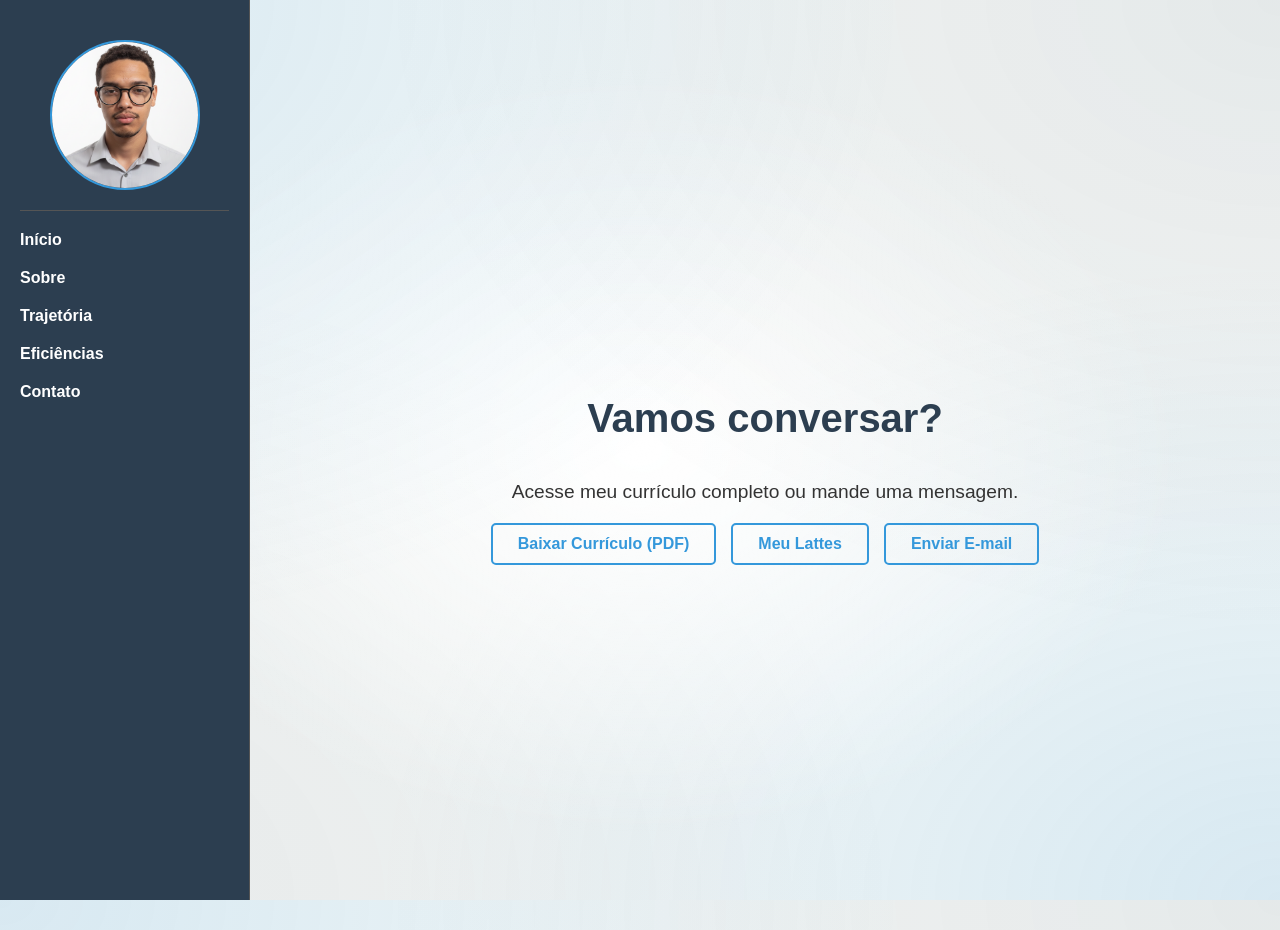
==== contato.html @ f991ef7f "Atualizações 07/07" ====
<!doctype html>
<html lang="pt-BR">
  <head>
    <meta charset="UTF-8" />
    <meta name="viewport" content="width=device-width, initial-scale=1.0" />
    <title>Contato - Meu Portfólio</title>
    <link rel="stylesheet" href="style.css" />
  </head>
  <body>
    <div class="transition-overlay" id="transition-overlay">
      <div class="loader"></div>
    </div>
    <div id="nav-placeholder"></div>

<section id="contato" class="hidden">
      <h2>Vamos conversar?</h2>
      <p>Acesse meu currículo completo ou mande uma mensagem.</p>
      <div class="contact-links">
        <a href="#" class="btn btn-outline">Baixar Currículo (PDF)</a>
        <a href="#" class="btn btn-outline">Meu Lattes</a>
        <a href="mailto:dennis.gon.dias@gmail.com" class="btn btn-outline"
          >Enviar E-mail</a
        >
      </div>
    </section>

    <script src="script.js"></script>
  </body>
</html>
---- style.css ----
/* Configurações Gerais */
:root {
  --primary-color: #2c3e50;
  --accent-color: #3498db;
  --bg-color: #f8f9fa;
  --text-color: #333;
}

* {
  margin: 0;
  padding: 0;
  box-sizing: border-box;
  font-family: "Segoe UI", Tahoma, Geneva, Verdana, sans-serif;
}

body {
  /* Fundo Mesh Gradient: Múltiplos pontos de luz para um 3D atmosférico e moderno */
  background-color: #f4f7f6;
  background-image: 
    radial-gradient(at 0% 0%, rgba(52, 152, 219, 0.15) 0px, transparent 50%), /* Azul Accent Topo Esq */
    radial-gradient(at 100% 0%, rgba(44, 62, 80, 0.08) 0px, transparent 50%), /* Escuro Topo Dir */
    radial-gradient(at 50% 50%, #ffffff 0px, transparent 60%), /* Luz Central Suave */
    radial-gradient(at 0% 100%, rgba(44, 62, 80, 0.08) 0px, transparent 50%), /* Escuro Base Esq */
    radial-gradient(at 100% 100%, rgba(52, 152, 219, 0.15) 0px, transparent 50%); /* Azul Accent Base Dir */
  height: 100vh; /* Fixa a altura na tela */
  overflow: hidden; /* Remove o scroll globalmente */
  color: var(--text-color);
}

/* Navegação Fixa */
nav {
  display: flex;
  flex-direction: column;
  justify-content: flex-start;
  padding: 40px 20px;
  background-color: var(--primary-color);
  color: white;
  position: fixed;
  width: 250px;
  height: 100vh;
  left: 0;
  top: 0;
  z-index: 1000;
  border-right: 1px solid #555;
}

.logo {
  width: 150px;
  height: 150px;
  margin: 0 auto;
  border-radius: 50%;
  border: 2px solid var(--accent-color);
  overflow: hidden; /* Garante que a imagem não saia do círculo */
}

.logo img {
  width: 100%;
  height: 100%;
  object-fit: cover; /* Faz a imagem cobrir todo o espaço sem distorcer */
  display: block;
}

.nav-links {
  list-style: none;
  display: flex;
  flex-direction: column;
  gap: 20px;
  margin-top: 20px;
  padding-top: 20px;
  border-top: 1px solid #555;
}
.nav-links a {
  color: white;
  text-decoration: none;
  font-weight: bold;
  transition: color 0.3s;
}
.nav-links a:hover {
  color: var(--accent-color);
}
nav p {
  margin: 0;
  text-align: center;
  font-size: 0.8rem;
}

/* Seções */
section {
  height: 100vh; /* Garante que a seção ocupe exatamente a tela */
  padding: 50px;
  margin-left: 250px;
  display: flex;
  flex-direction: column;
  justify-content: center;
  align-items: center;
  text-align: center;
}

h1 {
  font-size: 3rem;
  margin-bottom: 10px;
}
h2 {
  font-size: 2.5rem;
  margin-bottom: 40px;
  color: var(--primary-color);
}
p {
  font-size: 1.2rem;
  margin-bottom: 20px;
  max-width: 600px;
}

/* Botões */
.btn {
  padding: 10px 25px;
  background-color: var(--accent-color);
  color: white;
  text-decoration: none;
  border-radius: 5px;
  font-weight: bold;
  transition:
    transform 0.2s,
    background-color 0.2s;
}
.btn:hover {
  background-color: #2980b9;
  transform: scale(1.05);
}
.btn-outline {
  background-color: transparent;
  border: 2px solid var(--accent-color);
  color: var(--accent-color);
}
.btn-outline:hover {
  background-color: var(--accent-color);
  color: white;
}

/* Linha do Tempo (Trajetória) */
.timeline {
  position: relative;
  max-width: 800px;
  margin: 0 auto;
  padding: 20px 0;
  border-left: 4px solid rgba(52, 152, 219, 0.3); /* Linha mais sutil */
}

.timeline-item {
  margin-bottom: 40px;
  position: relative;
  padding-left: 40px; /* Espaço para a linha e o ponto */
  width: 100%;
}

/* O Ponto da Timeline */
.timeline-item::before {
  content: "";
  position: absolute;
  left: -10px; /* Centraliza na linha (linha tem 4px, ponto tem 20px -> -10 + 2 = centro) */
  top: 20px;
  width: 20px;
  height: 20px;
  border-radius: 50%;
  background-color: var(--accent-color);
  border: 4px solid #fff; /* Efeito de anel */
  box-shadow: 0 0 0 2px var(--accent-color); /* Borda externa */
  z-index: 1;
  transition: background-color 0.3s, transform 0.3s;
}

.timeline-item:hover::before {
  background-color: #fff;
  transform: scale(1.2);
}

/* Card da Timeline */
.timeline-content {
  background: white;
  padding: 25px;
  border-radius: 12px;
  box-shadow: 0 4px 15px rgba(0, 0, 0, 0.05);
  border-left: 4px solid transparent; /* Prepara para o hover */
  transition: all 0.3s ease;
  text-align: left;
  position: relative; /* Contexto para o logo */
}

.timeline-content:hover {
  transform: translateX(10px);
  box-shadow: 0 8px 25px rgba(52, 152, 219, 0.15);
  border-left: 4px solid var(--accent-color);
}

.timeline-header {
  display: flex;
  justify-content: space-between;
  align-items: center;
  margin-bottom: 10px;
}

.timeline-header-logo {
  height: 45px; /* Tamanho ideal para o cabeçalho */
  width: auto;
  object-fit: contain;
}

.timeline-content h3 {
  margin: 0;
  font-size: 1.4rem;
  color: var(--primary-color);
}

.timeline-content h4 {
  margin: 5px 0 15px 0;
  font-size: 1.1rem;
  color: #7f8c8d;
  font-weight: 600;
}

/* Tags de Competência */
.tags-container {
  display: flex;
  flex-wrap: wrap;
  gap: 10px;
  margin-top: 15px;
}

.tag {
  font-size: 0.85rem;
  padding: 5px 12px;
  border-radius: 20px;
  font-weight: 600;
}

.tag-blue {
  background-color: rgba(52, 152, 219, 0.1);
  color: var(--accent-color);
}

.tag-gray {
  background-color: #ecf0f1;
  color: #7f8c8d;
}

.tag-outline {
  border: 1px solid var(--accent-color);
  color: var(--accent-color);
  background: transparent;
}

/* Grid de Habilidades */
.skills-grid {
  display: grid;
  grid-template-columns: repeat(auto-fit, minmax(150px, 1fr));
  gap: 20px;
  width: 100%;
  max-width: 800px;
}
.skill-card {
  background: white;
  padding: 20px;
  border-radius: 8px;
  box-shadow: 0 4px 6px rgba(0, 0, 0, 0.1);
  font-weight: bold;
  transition: transform 0.3s;
  cursor: default;
}
.skill-card:hover {
  transform: translateY(-10px);
  color: var(--accent-color);
  border-bottom: 3px solid var(--accent-color);
}

.contact-links {
  display: flex;
  gap: 15px;
  flex-wrap: wrap;
  justify-content: center;
}
footer {
  text-align: center;
  padding: 10px;
  background: var(--primary-color);
  color: white;
  position: fixed; /* Fixa o rodapé em todas as páginas */
  bottom: 0;
  left: 250px;
  right: 0;
  z-index: 100;
}

/* Classes de Animação de Interatividade (Scroll) */
.hidden {
  opacity: 0;
  /* transform: translateY(30px);  Removido para usar animações específicas abaixo */
  transition: all 1s ease-out;
}

/* Animação Padrão (para seções gerais) */
.hidden:not(.timeline-item) {
  transform: translateY(30px);
}

/* Animação Alternada para Timeline (Slide-in Lateral) */
.timeline-item.hidden:nth-child(odd) {
  transform: translateX(-50px); /* Vem da esquerda */
}
.timeline-item.hidden:nth-child(even) {
  transform: translateX(50px); /* Vem da direita */
}

.show {
  opacity: 1;
  transform: translate(0, 0); /* Reseta qualquer transform */
}

/* Camada que cobre a tela inteira */
.transition-overlay {
  position: fixed;
  top: 0;
  left: 0;
  width: 100%;
  height: 100%;
  background: var(
    --primary-color
  ); /* Use uma cor sólida ou gradiente elegante */
  z-index: 10000;
  display: flex;
  justify-content: center;
  align-items: center;
  transition: transform 0.6s cubic-bezier(0.77, 0, 0.175, 1);
  pointer-events: none; /* Permite clicar no que está atrás quando invisível */
}

/* Animação do Spinner (Loader) */
.loader {
  border: 5px solid #f3f3f3; /* Cinza claro */
  border-top: 5px solid var(--accent-color); /* Cor de destaque */
  border-radius: 50%;
  width: 50px;
  height: 50px;
  animation: spin 1s linear infinite;
}

@keyframes spin {
  0% {
    transform: rotate(0deg);
  }
  100% {
    transform: rotate(360deg);
  }
}

/* Estado: Página carregada (A cortina sobe) */
.transition-overlay.loaded {
  transform: translateY(-100%);
}

/* Estado: Saindo da página (A cortina desce) */
.transition-overlay.leaving {
  transform: translateY(0);
}

/* Opcional: Efeito de Fade no conteúdo da página */
body {
  opacity: 0;
  transition: opacity 0.4s ease-in;
}

body.fade-in {
  opacity: 1;
}

/* Carrossel Vertical CSS */
.frase-carrossel {
  font-size: 2.5rem;
  font-weight: 700;
  color: var(--primary-color);
  display: flex;
  align-items: center;
  gap: 10px;
  transition: transform 0.3s ease;
}

.palavras-container {
  height: 1.2em; /* Altura exata de uma linha */
  overflow: hidden;
  display: inline-flex;
  flex-direction: column;
  position: relative;
  color: var(--accent-color); /* Destaque para as palavras */
}

.palavra {
  display: block;
  height: 100%;
  animation: carrossel-vertical 9s cubic-bezier(0.645, 0.045, 0.355, 1) infinite;
  white-space: nowrap;
}

/* Animação que sobe 33.3% para cada palavra (para 3 palavras) */
@keyframes carrossel-vertical {
  0%,
  25% {
    transform: translateY(0);
  } /* Palavra 1 */
  33%,
  58% {
    transform: translateY(-100%);
  } /* Palavra 2 */
  66%,
  91% {
    transform: translateY(-200%);
  } /* Palavra 3 */
  100% {
    transform: translateY(0);
  } /* Volta para a 1 */
}

.frase-carrossel:hover {
  transform: scale(1.1);
}

/* Ícone da Home (Logo Simbólico) */
.home-icon {
  font-size: 5rem;
  color: var(--accent-color);
  margin-bottom: 20px;
  filter: drop-shadow(0 4px 6px rgba(0, 0, 0, 0.1)); /* Sombra suave para destaque */
  transition: transform 0.3s ease;
}

.home-icon:hover {
  transform: scale(1.1);
}

/* Efeito de inflar no Nome Principal */
#home h1 {
  transition: transform 0.3s ease;
  display: inline-block; /* Garante que a animação ocorra a partir do centro do texto */
}

#home h1:hover {
  transform: scale(1.1);
}

/* Cartão Tecnológico (Glassmorphism) */
.tech-card {
  background: rgba(255, 255, 255, 0.85); /* Fundo branco semi-transparente */
  backdrop-filter: blur(12px); /* Desfoca o que passa por trás (efeito vidro) */
  -webkit-backdrop-filter: blur(12px); /* Suporte para Safari */
  padding: 60px 80px;
  border-radius: 20px;
  border: 1px solid rgba(52, 152, 219, 0.3); /* Borda sutil na cor Accent */
  box-shadow: 
    0 8px 32px 0 rgba(44, 62, 80, 0.15), /* Sombra de profundidade */
    0 0 0 1px rgba(255, 255, 255, 0.5) inset; /* Brilho interno */
  display: flex;
  flex-direction: column;
  align-items: center;
  justify-content: center;
  transition: box-shadow 0.3s ease, transform 0.3s ease;
}

.tech-card:hover {
  box-shadow: 
    0 15px 40px 0 rgba(44, 62, 80, 0.2),
    0 0 20px rgba(52, 152, 219, 0.4); /* Glow azul ao passar o mouse */
  transform: translateY(-5px); /* Leve flutuação */
}

/* Estilos para a página Sobre (Grid Layout) */
.about-grid {
  display: grid;
  grid-template-columns: 1.2fr 1fr; /* Coluna da esquerda um pouco maior */
  gap: 60px;
  width: 100%;
  max-width: 1200px;
  align-items: start;
  text-align: left;
}

.sobre-texto {
  text-align: justify;
  background: rgba(255, 255, 255, 0.6); /* Fundo sutil para leitura */
  padding: 30px;
  border-radius: 15px;
  backdrop-filter: blur(5px);
}

.personal-details {
  margin-top: 20px;
  border-top: 2px solid var(--accent-color); /* Linha separadora */
  padding-top: 20px;
}

.personal-details p {
  margin-bottom: 10px;
  display: flex;
  align-items: center;
  gap: 10px;
  font-size: 1.05rem;
}

.email-link {
  color: var(--text-color);
  text-decoration: none;
  transition: color 0.3s ease;
}

.email-link:hover {
  color: var(--accent-color);
}

.sobre-destaques {
  display: flex;
  flex-direction: column; /* Empilha os cards verticalmente */
  gap: 20px;
  width: 100%;
}

.destaque-card {
  background: rgba(255, 255, 255, 0.7);
  border: 1px solid rgba(52, 152, 219, 0.2);
  border-radius: 12px;
  padding: 20px;
  text-align: center;
  transition: transform 0.3s ease, box-shadow 0.3s ease;
  backdrop-filter: blur(5px);
  -webkit-backdrop-filter: blur(5px);
  display: flex;
  flex-direction: column;
  align-items: center;
}

.destaque-card:hover {
  transform: scale(1.1);
  z-index: 10;
  box-shadow: 0 10px 20px rgba(44, 62, 80, 0.15);
  border-color: var(--accent-color);
}

.destaque-card i {
  font-size: 2.5rem;
  color: var(--accent-color);
  margin-bottom: 10px;
}

/* Grid de Projetos (Nova Seção) */
.projects-grid {
  display: grid;
  grid-template-columns: repeat(auto-fit, minmax(280px, 1fr));
  gap: 30px;
  width: 100%;
  max-width: 1000px;
}

.project-card {
  background: white;
  padding: 30px;
  border-radius: 15px;
  box-shadow: 0 5px 15px rgba(0,0,0,0.05);
  transition: transform 0.3s, box-shadow 0.3s;
  border: 1px solid rgba(0,0,0,0.05);
  display: flex;
  flex-direction: column;
  align-items: flex-start;
  text-align: left;
}

.project-card:hover {
  transform: translateY(-8px);
  box-shadow: 0 15px 30px rgba(52, 152, 219, 0.2);
  border-color: var(--accent-color);
}

.project-icon {
  font-size: 2rem;
  color: var(--accent-color);
  margin-bottom: 20px;
}

/* Fundo Animado (Canvas) */
#tech-background {
  position: fixed;
  top: 0;
  left: 0;
  width: 100%;
  height: 100%;
  z-index: -1; /* Fica atrás de tudo */
}

/* Ajuste para telas menores */
@media (max-width: 992px) {
  .about-grid {
    grid-template-columns: 1fr; /* Volta para uma coluna em telas menores */
    gap: 40px;
  }
}

/* Compactar a timeline para caber na altura da tela (100vh) */
#trajetoria {
  height: 100vh;
  padding: 20px 40px;
  justify-content: center; /* Centraliza verticalmente */
  overflow: hidden; /* Remove o scroll */
  align-items: center;
}

.trajectory-grid {
  display: grid;
  grid-template-columns: 1fr 1fr;
  gap: 40px;
  width: 100%;
  max-width: 1400px;
  align-items: start;
  position: relative;
}


.trajectory-grid::before {
  content: "";
  position: absolute;
  top: 0;
  bottom: 0;
  left: 50%;
  width: 2px;
  transform: translateX(-50%);
  background-image: repeating-linear-gradient(
    to bottom,
    rgba(44, 62, 80, 0.35), 
    rgba(44, 62, 80, 0.35) 3px,
    transparent 3px, 
    transparent 9px 
  );
}

.trajectory-column h2 {
  font-size: 1.8rem;
  margin-bottom: 25px;
  text-align: left;
  padding-left: 10px;
  color: var(--primary-color);
}

#trajetoria .timeline-item {
  margin-bottom: 20px;
}

#trajetoria .timeline {
  max-width: none; 
}

#trajetoria .timeline-content {
  padding: 20px;
}

/* Responsividade para telas menores */
@media (max-width: 1100px) {
  .trajectory-grid {
    grid-template-columns: 1fr;
  }
  .trajectory-grid::before {
    display: none;
  }
  #trajetoria {
    height: auto;
    min-height: 100vh;
    overflow-y: auto;
    justify-content: flex-start;
    padding-top: 40px;
  }
}

/* --- PÁGINA DE EFICIÊNCIAS (DASHBOARD STYLE) --- */

.dashboard-header {
  margin-bottom: 40px;
  text-align: center;
}

.mono-text {
  font-family: 'Consolas', 'Monaco', monospace;
  font-size: 0.9rem;
  color: var(--accent-color);
  letter-spacing: 1px;
  opacity: 0.8;
  margin-top: 5px;
}

.dashboard-grid {
  display: grid;
  grid-template-columns: 1fr; /* Padrão Mobile: 1 coluna */
  gap: 25px;
  width: 100%;
  max-width: 1200px;
  align-items: start;
}

.stat-card {
  background: rgba(255, 255, 255, 0.85);
  backdrop-filter: blur(12px);
  border-radius: 12px;
  padding: 25px;
  border: 1px solid rgba(52, 152, 219, 0.15);
  box-shadow: 0 4px 15px rgba(0,0,0,0.03);
  transition: transform 0.3s ease, box-shadow 0.3s ease;
  position: relative;
  overflow: hidden;
}

/* Efeito "Tech" Borda Lateral */
.stat-card::before {
  content: '';
  position: absolute;
  top: 0; left: 0;
  width: 4px;
  height: 100%;
  background: var(--accent-color);
  opacity: 0.6;
}

.stat-card:hover {
  transform: translateY(-5px);
  box-shadow: 0 10px 25px rgba(44, 62, 80, 0.1);
}

.card-header {
  display: flex;
  align-items: center;
  gap: 10px;
  margin-bottom: 25px;
  border-bottom: 1px solid rgba(0,0,0,0.05);
  padding-bottom: 10px;
}

.card-header i {
  font-size: 1.2rem;
  color: var(--accent-color);
}

.card-header h3 {
  font-size: 1.2rem;
  margin: 0;
  color: var(--primary-color);
}

/* Gráficos de Barra */
.bar-group {
  margin-bottom: 15px;
}
.bar-label {
  display: flex;
  justify-content: space-between;
  font-size: 0.9rem;
  font-weight: 600;
  margin-bottom: 5px;
}
.percent {
  font-family: 'Consolas', monospace;
  color: var(--accent-color);
}
.progress-bg {
  background: rgba(0,0,0,0.05);
  height: 8px;
  border-radius: 4px;
  overflow: hidden;
}
.progress-fill {
  background: linear-gradient(90deg, var(--accent-color), #2980b9);
  height: 100%;
  border-radius: 4px;
  transition: width 1s ease-out;
}

/* Tags de Dados */
.tags-matrix {
  display: flex;
  flex-wrap: wrap;
  gap: 10px;
}
.data-tag {
  background: rgba(52, 152, 219, 0.08);
  color: var(--primary-color);
  padding: 6px 12px;
  border-radius: 4px;
  font-size: 0.85rem;
  border: 1px solid rgba(52, 152, 219, 0.2);
  font-family: 'Consolas', monospace; /* Fonte tech */
}

/* Grid de Ferramentas */
.tools-grid {
  display: grid;
  grid-template-columns: repeat(3, 1fr);
  gap: 15px;
}
.tool-item {
  display: flex;
  flex-direction: column;
  align-items: center;
  padding: 15px;
  background: white;
  border-radius: 8px;
  font-size: 0.8rem;
  font-weight: bold;
  transition: background 0.3s;
}
.tool-item:hover {
  background: #f0f4f8;
}
.tool-item i {
  font-size: 1.8rem;
  margin-bottom: 8px;
  color: var(--primary-color);
}

/* Círculos Métricos Simples */
.metrics-row {
  display: flex;
  justify-content: space-around;
}
.metric-circle {
  display: flex;
  flex-direction: column;
  align-items: center;
  gap: 10px;
}
.circle-value {
  width: 70px;
  height: 70px;
  border-radius: 50%;
  border: 3px solid var(--accent-color);
  display: flex;
  align-items: center;
  justify-content: center;
  font-weight: bold;
  color: var(--accent-color);
  font-family: 'Consolas', monospace;
  background: rgba(255,255,255,0.5);
}

/* Configuração Desktop: 2 Colunas Fixas */
@media (min-width: 768px) {
  .dashboard-grid {
    grid-template-columns: 1fr 1fr; /* Garante 2 colunas exatas */
  }
  .large-card {
    grid-column: span 2; /* Ocupa a linha inteira */
  }
}

/* --- CORREÇÃO DE LAYOUT: EFICIÊNCIAS --- */
/* Garante que o conteúdo não seja cortado e tenha espaço para respirar */
#eficiencias {
  display: block; /* Remove o flex center que trava o conteúdo no meio */
  overflow-y: auto; /* Permite rolar se a tela for pequena */
  height: 100vh;
  padding: 60px 40px; /* Mais espaço no topo e laterais */
}

#eficiencias .dashboard-grid {
  margin: 0 auto; /* Centraliza o grid na tela */
  padding-bottom: 40px; /* Espaço extra no final para não cortar o último card */
}
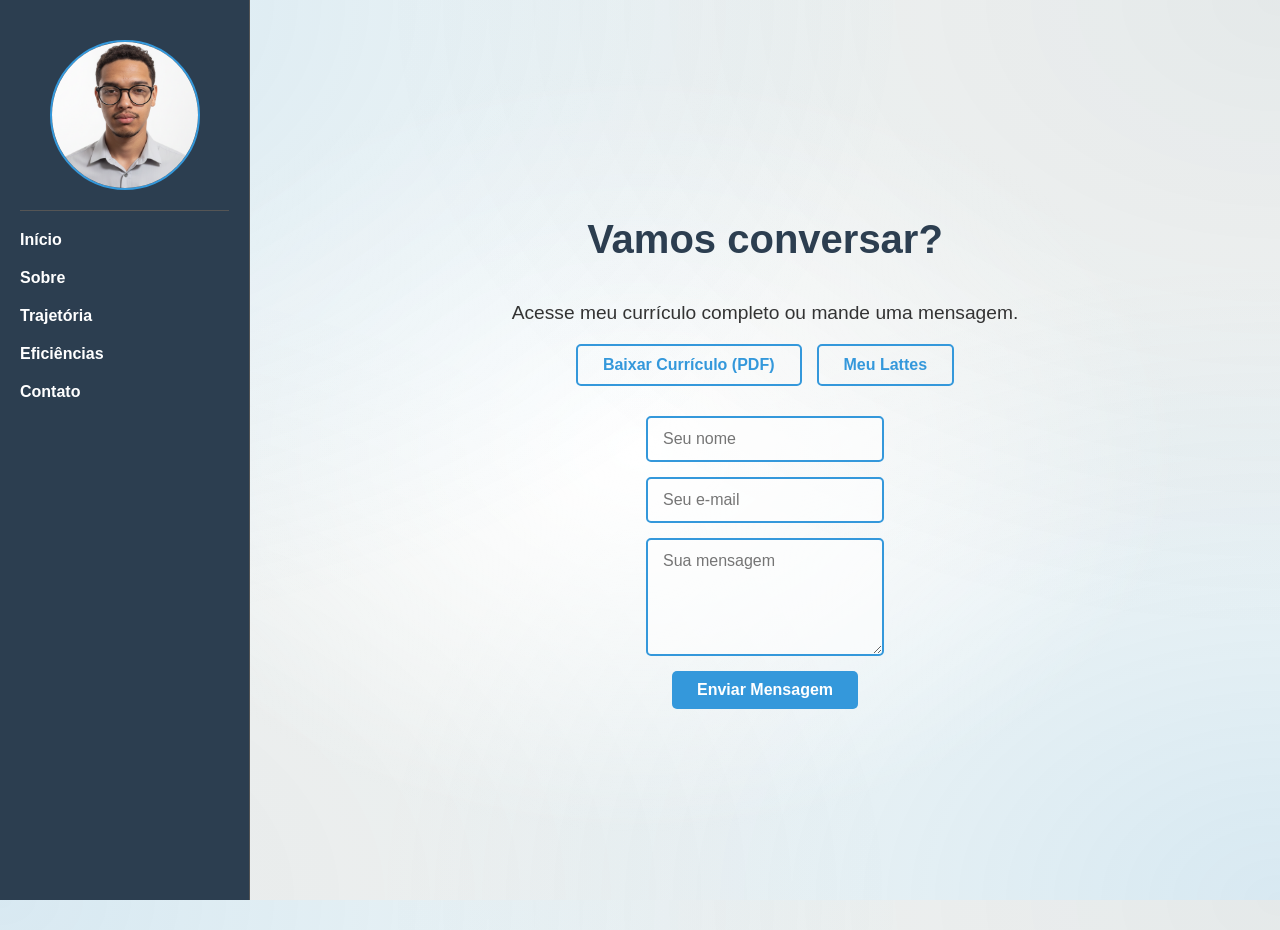
==== commit 5f8a7e0e: "Add form em contato" ====
--- a/contato.html
+++ b/contato.html
@@ -16,14 +16,55 @@
       <h2>Vamos conversar?</h2>
       <p>Acesse meu currículo completo ou mande uma mensagem.</p>
       <div class="contact-links">
-        <a href="#" class="btn btn-outline">Baixar Currículo (PDF)</a>
+        <a href="curriculo.pdf" target="_blank" class="btn btn-outline">Baixar Currículo (PDF)</a>
         <a href="#" class="btn btn-outline">Meu Lattes</a>
-        <a href="mailto:dennis.gon.dias@gmail.com" class="btn btn-outline"
-          >Enviar E-mail</a
-        >
       </div>
+
+      <form
+        id="contact-form"
+        class="contact-form"
+        action="https://formspree.io/f/xdarvzwk"
+        method="POST"
+      >
+        <input type="text" name="name" placeholder="Seu nome" required />
+        <input type="email" name="email" placeholder="Seu e-mail" required />
+        <textarea
+          name="message"
+          rows="5"
+          placeholder="Sua mensagem"
+          required
+        ></textarea>
+        <button type="submit" class="btn">Enviar Mensagem</button>
+        <p id="form-status"></p>
+      </form>
     </section>
 
     <script src="script.js"></script>
+    <script>
+      const form = document.getElementById("contact-form");
+      const status = document.getElementById("form-status");
+
+      form.addEventListener("submit", async (e) => {
+        e.preventDefault();
+        status.textContent = "Enviando...";
+
+        try {
+          const response = await fetch(form.action, {
+            method: "POST",
+            body: new FormData(form),
+            headers: { Accept: "application/json" },
+          });
+
+          if (response.ok) {
+            status.textContent = "Mensagem enviada com sucesso! Obrigado pelo contato.";
+            form.reset();
+          } else {
+            status.textContent = "Ops, algo deu errado. Tenta de novo ou usa o e-mail direto: dennis.gon.dias@gmail.com";
+          }
+        } catch (error) {
+          status.textContent = "Erro de conexão. Tenta de novo ou usa o e-mail direto: dennis.gon.dias@gmail.com";
+        }
+      });
+    </script>
   </body>
 </html>
--- a/style.css
+++ b/style.css
@@ -277,6 +277,42 @@
   gap: 15px;
   flex-wrap: wrap;
   justify-content: center;
+}
+
+/* Formulário de Contato */
+.contact-form {
+  max-width: 500px;
+  margin: 30px auto 0;
+  display: flex;
+  flex-direction: column;
+  gap: 15px;
+}
+.contact-form input,
+.contact-form textarea {
+  padding: 12px 15px;
+  border: 2px solid var(--accent-color);
+  border-radius: 5px;
+  font-family: inherit;
+  font-size: 1rem;
+  background: rgba(255, 255, 255, 0.6);
+  color: var(--text-color);
+  resize: vertical;
+}
+.contact-form input:focus,
+.contact-form textarea:focus {
+  outline: none;
+  box-shadow: 0 0 0 2px var(--accent-color);
+}
+.contact-form button {
+  align-self: center;
+  border: none;
+  cursor: pointer;
+  font-size: 1rem;
+}
+#form-status {
+  text-align: center;
+  font-weight: bold;
+  color: var(--primary-color);
 }
 footer {
   text-align: center;
@@ -819,7 +855,9 @@
 /* Círculos Métricos Simples */
 .metrics-row {
   display: flex;
+  flex-wrap: wrap;
   justify-content: space-around;
+  row-gap: 20px;
 }
 .metric-circle {
   display: flex;
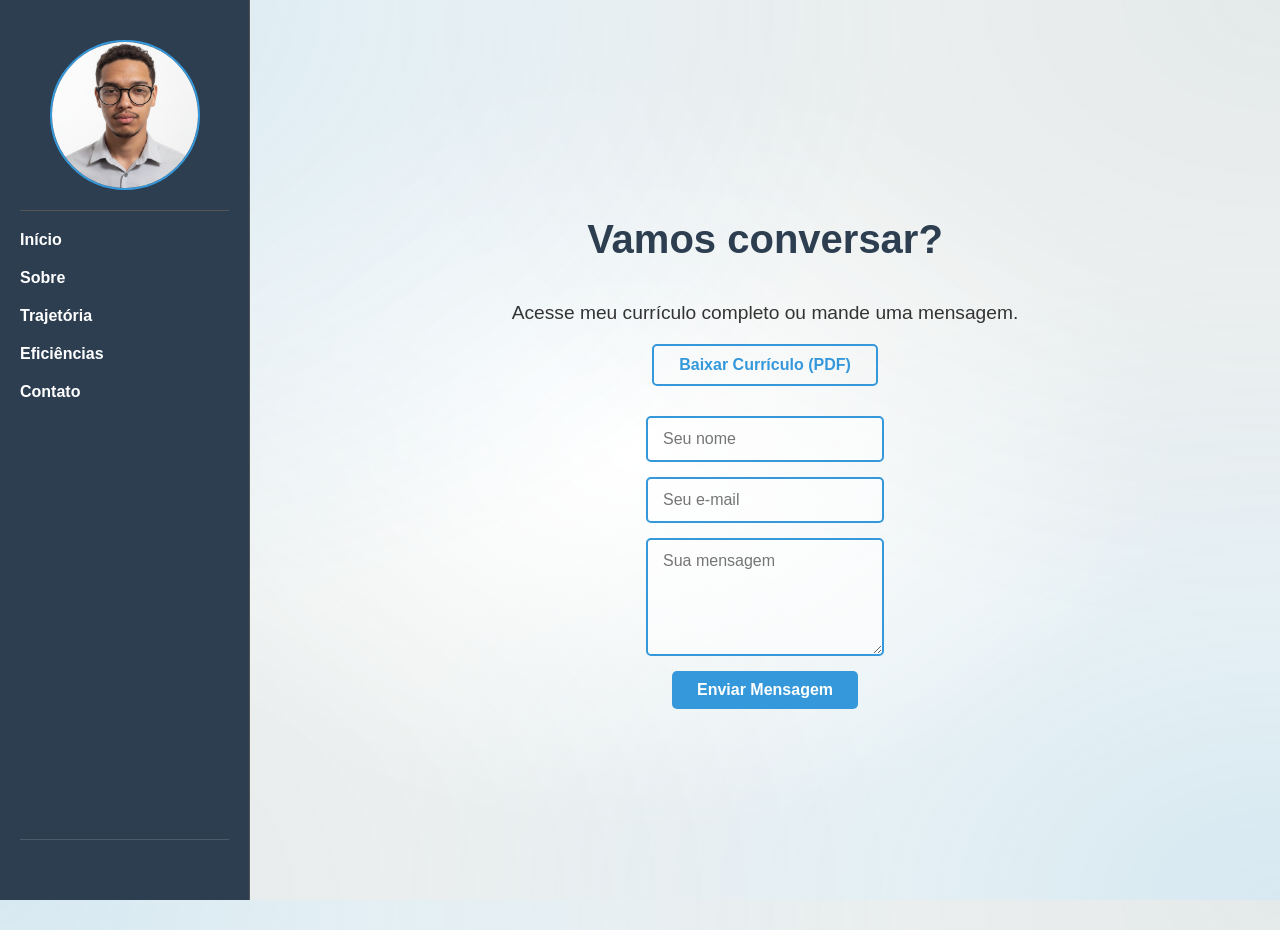
==== commit f72d211c: "Add redes soc. no navbar" ====
--- a/contato.html
+++ b/contato.html
@@ -17,7 +17,7 @@
       <p>Acesse meu currículo completo ou mande uma mensagem.</p>
       <div class="contact-links">
         <a href="curriculo.pdf" target="_blank" class="btn btn-outline">Baixar Currículo (PDF)</a>
-        <a href="#" class="btn btn-outline">Meu Lattes</a>
+        <!--<a href="#" class="btn btn-outline">Meu Lattes</a>-->
       </div>
 
       <form
--- a/style.css
+++ b/style.css
@@ -42,6 +42,27 @@
   top: 0;
   z-index: 1000;
   border-right: 1px solid #555;
+}
+
+.social-links {
+  display: flex;
+  justify-content: center;
+  gap: 20px;
+  margin-top: auto;
+  padding-top: 20px;
+  border-top: 1px solid rgba(255, 255, 255, 0.15);
+}
+.social-links a {
+  color: white;
+  opacity: 0.7;
+  font-size: 1.3rem;
+  transition:
+    opacity 0.2s,
+    color 0.2s;
+}
+.social-links a:hover {
+  opacity: 1;
+  color: var(--accent-color);
 }
 
 .logo {
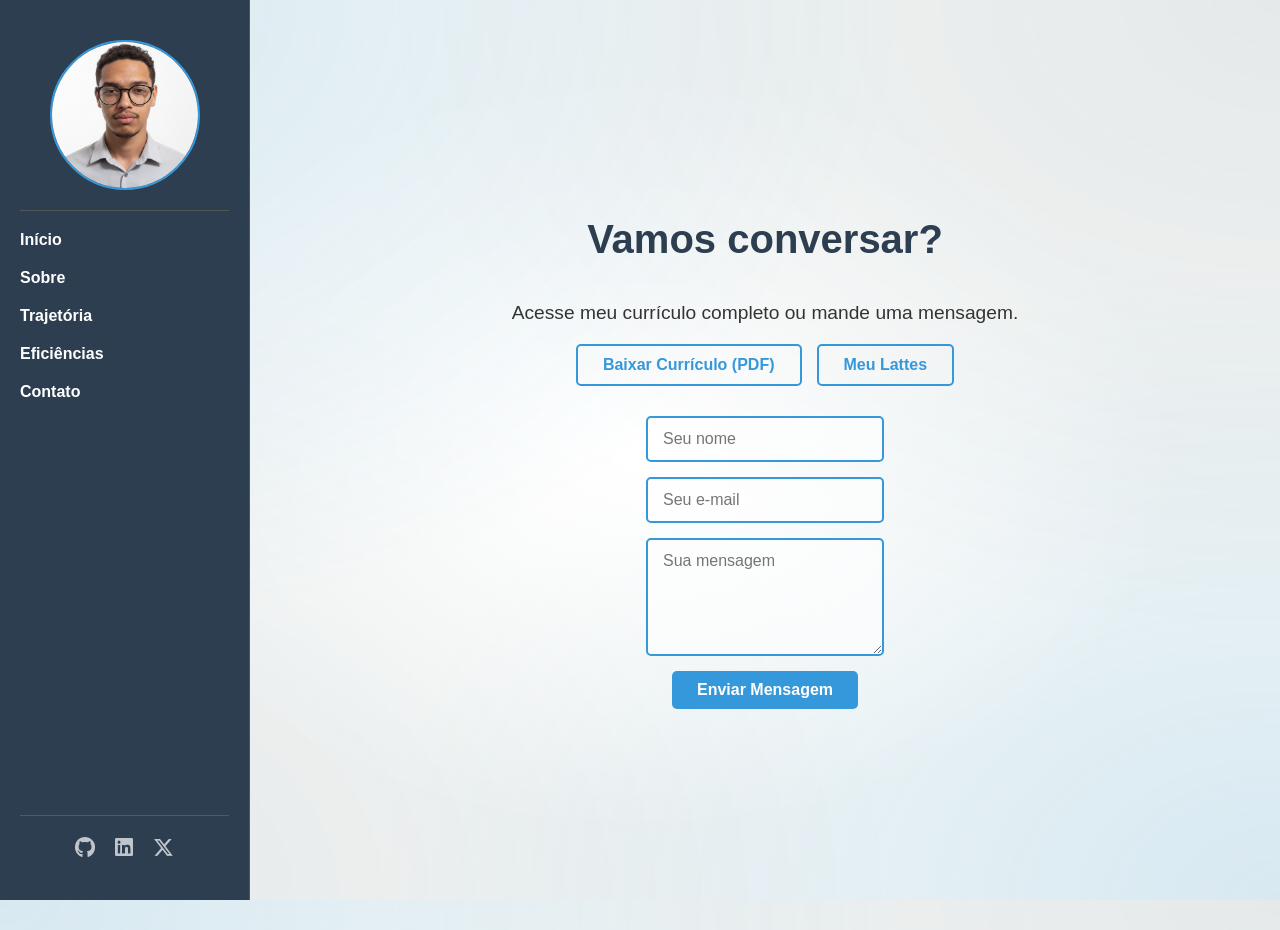
==== commit 4da2520f: "Att Sidebar" ====
--- a/contato.html
+++ b/contato.html
@@ -5,6 +5,10 @@
     <meta name="viewport" content="width=device-width, initial-scale=1.0" />
     <title>Contato - Meu Portfólio</title>
     <link rel="stylesheet" href="style.css" />
+    <link
+      rel="stylesheet"
+      href="https://cdnjs.cloudflare.com/ajax/libs/font-awesome/6.5.1/css/all.min.css"
+    />
   </head>
   <body>
     <div class="transition-overlay" id="transition-overlay">
@@ -17,7 +21,7 @@
       <p>Acesse meu currículo completo ou mande uma mensagem.</p>
       <div class="contact-links">
         <a href="curriculo.pdf" target="_blank" class="btn btn-outline">Baixar Currículo (PDF)</a>
-        <!--<a href="#" class="btn btn-outline">Meu Lattes</a>-->
+        <a href="#" class="btn btn-outline">Meu Lattes</a>
       </div>
 
       <form
